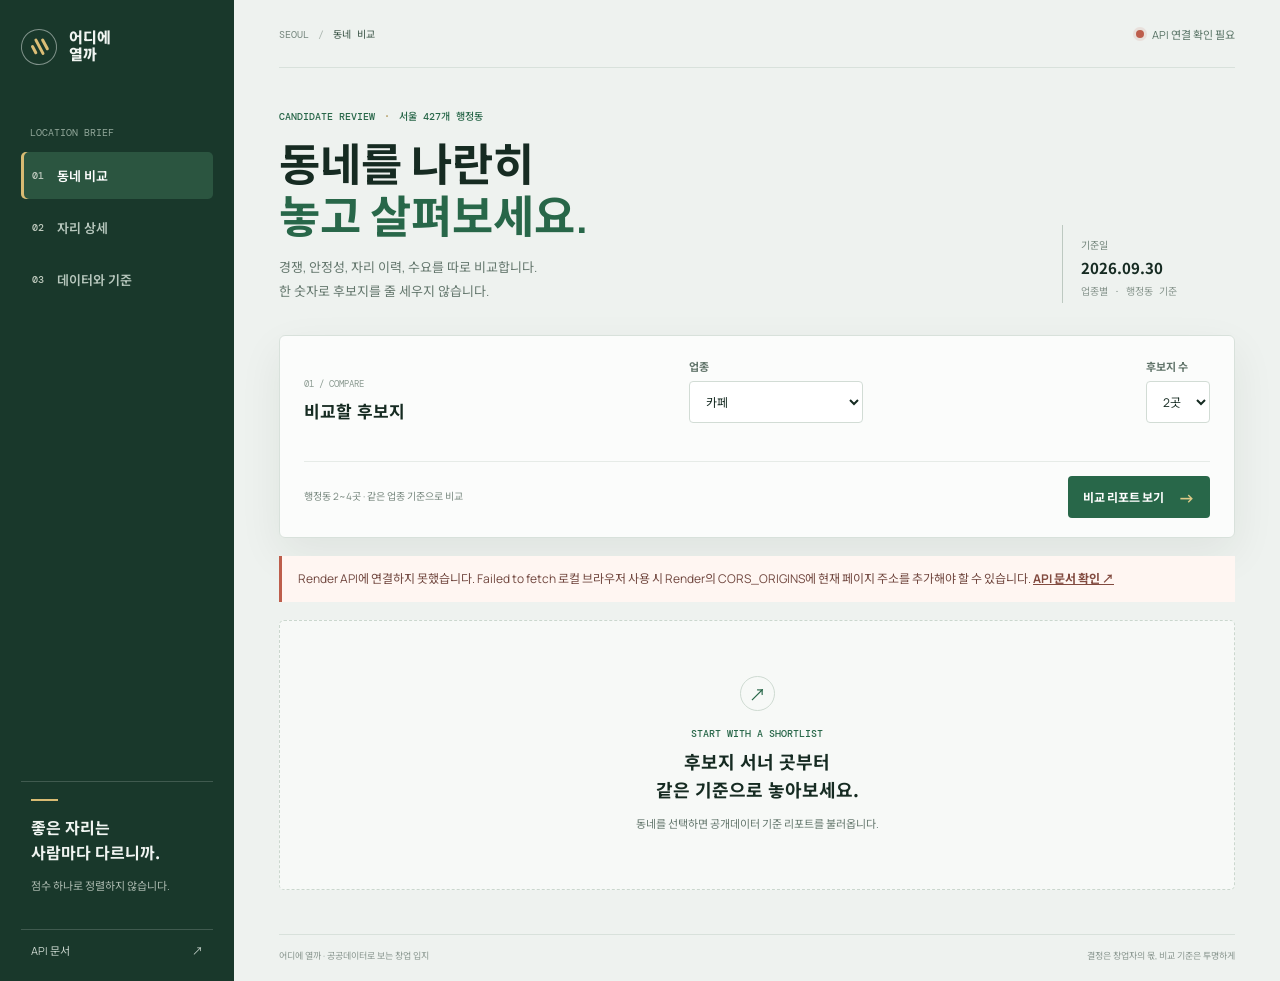
==== frontend-html/index.html @ 15faae55 "Add vanilla HTML frontend" ====
<!doctype html>
<html lang="ko">
  <head>
    <meta charset="UTF-8" />
    <meta name="viewport" content="width=device-width, initial-scale=1.0" />
    <meta name="theme-color" content="#eef2ef" />
    <meta name="description" content="점수로 줄 세우지 않고 창업 후보 동네를 비교하는 입지 리포트" />
    <title>어디에 열까 | 입지 리포트</title>
    <link rel="stylesheet" href="./styles.css" />
    <script src="./app.js" defer></script>
  </head>
  <body>
    <div class="app-shell">
      <aside class="sidebar">
        <a class="brand" href="#compare" aria-label="어디에 열까 홈">
          <span class="brand-mark" aria-hidden="true"><span></span><span></span><span></span></span>
          <span class="brand-name">어디에<br />열까</span>
        </a>

        <div class="side-caption">LOCATION BRIEF</div>
        <nav class="primary-nav" aria-label="주요 화면">
          <button class="nav-item is-active" type="button" data-view="compare">
            <span class="nav-index">01</span><span>동네 비교</span>
          </button>
          <button class="nav-item" type="button" data-view="site">
            <span class="nav-index">02</span><span>자리 상세</span>
          </button>
          <button class="nav-item" type="button" data-view="data">
            <span class="nav-index">03</span><span>데이터와 기준</span>
          </button>
        </nav>

        <div class="sidebar-bottom">
          <div class="sidebar-note">
            <span class="note-rule"></span>
            <p>좋은 자리는<br />사람마다 다르니까.</p>
            <small>점수 하나로 정렬하지 않습니다.</small>
          </div>
          <a class="docs-link" href="https://where-to-open.onrender.com/docs" target="_blank" rel="noreferrer">
            API 문서 <span aria-hidden="true">↗</span>
          </a>
        </div>
      </aside>

      <main class="main-content">
        <header class="topbar">
          <div class="breadcrumbs"><span>SEOUL</span><span class="crumb-slash">/</span><span id="current-crumb">동네 비교</span></div>
          <div class="connection-state" id="connection-state" role="status">
            <span class="state-dot"></span><span id="connection-label">API 연결 확인 중</span>
          </div>
        </header>

        <section class="page-view is-active" id="view-compare" aria-labelledby="compare-title">
          <div class="page-heading">
            <div>
              <p class="eyebrow">CANDIDATE REVIEW <span>·</span> 서울 427개 행정동</p>
              <h1 id="compare-title">동네를 나란히<br /><em>놓고 살펴보세요.</em></h1>
              <p class="lede">경쟁, 안정성, 자리 이력, 수요를 따로 비교합니다.<br />한 숫자로 후보지를 줄 세우지 않습니다.</p>
            </div>
            <div class="heading-stamp"><span>기준일</span><strong id="base-date-heading">2026.09.30</strong><small>업종별 · 행정동 기준</small></div>
          </div>

          <form class="compare-controls" id="compare-form">
            <div class="controls-topline">
              <div class="control-title"><span class="control-kicker">01 / COMPARE</span><h2>비교할 후보지</h2></div>
              <div class="form-field category-field">
                <label for="category-select">업종</label>
                <select id="category-select" name="category" required>
                  <option value="cafe">카페</option>
                  <option value="bakery">제과점</option>
                  <option value="korean">한식</option>
                </select>
              </div>
              <div class="form-field count-field">
                <label for="location-count">후보지 수</label>
                <select id="location-count" name="location_count">
                  <option value="2">2곳</option><option value="3">3곳</option><option value="4">4곳</option>
                </select>
              </div>
            </div>
            <div class="dong-pickers" id="dong-pickers"></div>
            <div class="controls-bottomline">
              <p class="form-hint">행정동 2~4곳 · 같은 업종 기준으로 비교</p>
              <button class="button button-primary" type="submit">
                <span>비교 리포트 보기</span><span class="button-arrow" aria-hidden="true">→</span>
              </button>
            </div>
          </form>

          <div class="notice" id="global-notice" hidden role="alert"></div>
          <div class="results-heading" id="results-heading" hidden>
            <div><p class="eyebrow">SIDE BY SIDE</p><h2>후보지 비교</h2></div>
            <span class="no-score-note">종합 점수 없음</span>
          </div>
          <div id="compare-results" class="compare-results" aria-live="polite">
            <div class="empty-state">
              <div class="empty-mark" aria-hidden="true">↗</div>
              <p class="eyebrow">START WITH A SHORTLIST</p>
              <h2>후보지 서너 곳부터<br />같은 기준으로 놓아보세요.</h2>
              <p>동네를 선택하면 공개데이터 기준 리포트를 불러옵니다.</p>
            </div>
          </div>
        </section>

        <section class="page-view" id="view-site" aria-labelledby="site-title" hidden>
          <div class="page-heading compact-heading">
            <div>
              <p class="eyebrow">ADDRESS HISTORY <span>·</span> 최근 10년</p>
              <h1 id="site-title">자리의 시간을<br /><em>되짚어봅니다.</em></h1>
              <p class="lede">주소 단위로 쌓인 인허가 이력과 교체 지표를 확인합니다.<br />층·호가 아닌 같은 지번 기준입니다.</p>
            </div>
            <div class="heading-stamp"><span>자리 데이터</span><strong>109,943곳</strong><small>10년 이력 적재</small></div>
          </div>
          <form class="site-search" id="site-form">
            <label for="site-id">자리 ID</label>
            <div class="site-search-row">
              <input id="site-id" name="site_id" type="number" min="1" placeholder="예: 109944" required />
              <select id="site-category" name="category" aria-label="업종">
                <option value="cafe">카페</option><option value="bakery">제과점</option><option value="korean">한식</option>
              </select>
              <button class="button button-primary" type="submit"><span>자리 이력 조회</span><span aria-hidden="true">→</span></button>
            </div>
            <p class="form-hint">현재 주소 검색은 없으며, API의 숫자형 자리 ID로 조회합니다.</p>
          </form>
          <div id="site-result" class="site-result" aria-live="polite">
            <div class="empty-state slim-empty"><p class="eyebrow">SITE HISTORY</p><h2>자리 ID를 입력해 이력을 불러오세요.</h2></div>
          </div>
        </section>

        <section class="page-view" id="view-data" aria-labelledby="data-title" hidden>
          <div class="page-heading compact-heading">
            <div>
              <p class="eyebrow">SOURCES &amp; METHOD</p>
              <h1 id="data-title">숫자 뒤에 있는<br /><em>기준을 공개합니다.</em></h1>
              <p class="lede">어떤 자료를 언제 기준으로 보았는지, 지표를 어떻게 계산했는지 확인하세요.</p>
            </div>
            <div class="heading-stamp"><span>비교 원칙</span><strong>점수화 안 함</strong><small>축별 지표를 나란히 표시</small></div>
          </div>
          <div id="data-result" class="data-result" aria-live="polite">
            <div class="loading-state">데이터 기준을 불러오는 중...</div>
          </div>
          <div class="pipeline-section">
            <div class="section-heading"><div><p class="eyebrow">PIPELINE</p><h2>수집과 정규화</h2></div><span class="no-score-note">실행 이력 미추적</span></div>
            <div id="pipeline-result" class="pipeline-list"></div>
          </div>
        </section>

        <footer class="page-footer">
          <span>어디에 열까 · 공공데이터로 보는 창업 입지</span>
          <span>결정은 창업자의 몫, 비교 기준은 투명하게</span>
        </footer>
      </main>
    </div>
  </body>
</html>
---- frontend-html/styles.css ----
@import url('https://fonts.googleapis.com/css2?family=DM+Mono:wght@400;500&family=Manrope:wght@400;500;600;700;800&family=Noto+Sans+KR:wght@400;500;600;700&display=swap');

:root {
  color-scheme: light;
  --paper: #eef2ef;
  --surface: #fbfcfb;
  --ink: #162b22;
  --muted: #64776d;
  --line: #d8e1db;
  --green: #286749;
  --green-dark: #1b4934;
  --green-pale: #e2eee6;
  --blue: #28727a;
  --blue-pale: #e1eff0;
  --coral: #bd5e4c;
  --coral-pale: #f5e8e3;
  --gold: #ad7a21;
  --gold-pale: #f4eedc;
  --shadow: 0 16px 44px rgba(22, 43, 34, .07);
  font-family: 'Manrope', 'Noto Sans KR', sans-serif;
  color: var(--ink);
  background: var(--paper);
  font-synthesis: none;
  text-rendering: optimizeLegibility;
}

* { box-sizing: border-box; }
body { margin: 0; min-width: 320px; min-height: 100vh; background: var(--paper); }
button, input, select { font: inherit; }
button, select { cursor: pointer; }
button:focus-visible, input:focus-visible, select:focus-visible, a:focus-visible { outline: 3px solid #7cae8d; outline-offset: 2px; }
a { color: inherit; }
[hidden] { display: none !important; }

.app-shell { min-height: 100vh; display: grid; grid-template-columns: 234px minmax(0, 1fr); }
.sidebar { min-height: 100vh; padding: 29px 21px 23px; display: flex; flex-direction: column; background: #19382b; color: #f1f5f2; }
.brand { display: inline-flex; align-items: center; gap: 12px; text-decoration: none; width: fit-content; }
.brand-mark { width: 36px; height: 36px; border: 1px solid rgba(241,245,242,.48); border-radius: 50%; display: flex; justify-content: center; align-items: center; gap: 3px; transform: rotate(-28deg); }
.brand-mark span { display: block; width: 3px; border-radius: 3px; background: #dbbd76; }
.brand-mark span:nth-child(1) { height: 10px; }.brand-mark span:nth-child(2) { height: 18px; }.brand-mark span:nth-child(3) { height: 13px; }
.brand-name { font-size: 15px; line-height: 1.13; font-weight: 800; letter-spacing: 0; }
.side-caption, .eyebrow, .control-kicker, .breadcrumbs, .nav-index, .heading-stamp span, .heading-stamp small, .site-metric-label, .metric-caption { font-family: 'DM Mono', 'Noto Sans KR', monospace; }
.side-caption { margin: 61px 0 13px 9px; color: #91a79a; font-size: 10px; letter-spacing: 0; }
.primary-nav { display: grid; gap: 5px; }
.nav-item { min-height: 47px; display: flex; align-items: center; gap: 13px; border: 0; border-radius: 5px; padding: 0 11px; background: transparent; color: #b7c7bd; text-align: left; font-size: 13px; font-weight: 600; transition: background .16s ease, color .16s ease; }
.nav-item:hover { color: #fff; background: rgba(255,255,255,.07); }
.nav-item.is-active { background: #2b5540; color: #fff; box-shadow: inset 3px 0 #d8bb73; }
.nav-index { color: #c0cbbf; font-size: 10px; }
.sidebar-bottom { margin-top: auto; }
.sidebar-note { padding: 17px 10px 19px; border-top: 1px solid rgba(255,255,255,.17); }
.note-rule { display: block; width: 27px; height: 2px; background: #d8bb73; }
.sidebar-note p { margin: 14px 0 8px; font-family: 'Noto Sans KR', sans-serif; font-weight: 700; font-size: 16px; line-height: 1.55; }
.sidebar-note small { color: #adbbb1; font-size: 11px; line-height: 1.5; }
.docs-link { display: flex; justify-content: space-between; margin-top: 15px; padding: 12px 10px 0; border-top: 1px solid rgba(255,255,255,.17); color: #c9d5cd; font-size: 11px; text-decoration: none; }
.docs-link:hover { color: #fff; }

.main-content { min-width: 0; max-width: 1600px; width: 100%; margin: 0 auto; padding: 0 45px; }
.topbar { min-height: 68px; border-bottom: 1px solid var(--line); display: flex; align-items: center; justify-content: space-between; gap: 18px; }
.breadcrumbs { color: #76877e; font-size: 10px; letter-spacing: 0; }
.crumb-slash { padding: 0 9px; color: #aab5ae; }
#current-crumb { color: #344f40; }
.connection-state { display: inline-flex; align-items: center; gap: 8px; color: #587365; font-size: 11px; }
.state-dot { width: 8px; height: 8px; border-radius: 50%; background: #b9a260; box-shadow: 0 0 0 3px rgba(185,162,96,.14); }
.connection-state.is-online .state-dot { background: #4c9d6f; box-shadow: 0 0 0 3px rgba(76,157,111,.13); }
.connection-state.is-offline .state-dot { background: var(--coral); box-shadow: 0 0 0 3px rgba(189,94,76,.12); }

.page-view { display: none; padding: 40px 0 0; animation: enter .35s ease both; }
.page-view.is-active { display: block; }
@keyframes enter { from { opacity: .55; transform: translateY(5px); } to { opacity: 1; transform: translateY(0); } }
.page-heading { display: flex; justify-content: space-between; align-items: end; gap: 24px; margin: 0 0 30px; }
.eyebrow { margin: 0; color: var(--green); font-size: 10px; font-weight: 500; letter-spacing: 0; }
.eyebrow span { color: #b29a5e; padding: 0 3px; }
h1, h2, h3, p { overflow-wrap: anywhere; }
h1 { margin: 15px 0 14px; max-width: 720px; font-size: clamp(34px, 3.5vw, 52px); line-height: 1.15; letter-spacing: 0; font-weight: 700; }
h1 em { color: var(--green); font-style: normal; }
.lede { margin: 0; color: var(--muted); font-size: 13px; line-height: 1.85; }
.heading-stamp { min-width: 173px; padding: 12px 0 5px 18px; border-left: 1px solid #bdc9c1; display: flex; flex-direction: column; gap: 5px; }
.heading-stamp span { color: #74867c; font-size: 10px; }
.heading-stamp strong { font-family: 'Noto Sans KR', sans-serif; font-size: 15px; font-weight: 700; }
.heading-stamp small { color: #87958d; font-size: 10px; }
.compact-heading { margin-bottom: 29px; }
.compact-heading h1 { font-size: clamp(34px, 3.2vw, 47px); }

.compare-controls { margin: 32px 0 0; padding: 22px 24px 19px; background: var(--surface); border: 1px solid var(--line); border-radius: 6px; box-shadow: var(--shadow); }
.controls-topline, .controls-bottomline { display: flex; align-items: end; justify-content: space-between; gap: 16px; }
.control-kicker { color: #8c9b92; font-size: 9px; }
.control-title h2 { margin: 6px 0 0; font-family: 'Noto Sans KR', sans-serif; font-size: 17px; font-weight: 700; }
.form-field { display: flex; flex-direction: column; gap: 7px; }
.form-field label, .site-search > label { color: #61746a; font-size: 11px; font-weight: 700; }
select, input { min-height: 42px; border: 1px solid #d2dcd5; border-radius: 4px; padding: 0 12px; color: var(--ink); background: #fff; font-size: 12px; }
select:hover, input:hover { border-color: #91aa9a; }
.category-field select { width: 174px; }
.dong-pickers { display: grid; grid-template-columns: repeat(2, minmax(0, 1fr)); gap: 10px; margin: 19px 0; }
.dong-picker { min-width: 0; padding: 12px; display: grid; grid-template-columns: 29px minmax(0, .86fr) minmax(0, 1.14fr); gap: 9px; align-items: end; border: 1px solid #e1e7e2; border-radius: 4px; background: #f9fbf9; }
.dong-picker-number { align-self: center; padding-bottom: 3px; color: #8d9d93; font-family: 'DM Mono', monospace; font-size: 10px; }
.dong-picker .form-field { min-width: 0; }
.dong-picker select { min-width: 0; width: 100%; padding-right: 23px; }
.controls-bottomline { align-items: center; padding-top: 14px; border-top: 1px solid #e6ebe7; }
.form-hint { margin: 0; color: #78887f; font-size: 10px; line-height: 1.55; }
.button { min-height: 42px; border: 0; border-radius: 4px; padding: 0 15px; display: inline-flex; align-items: center; gap: 14px; justify-content: center; font-size: 12px; font-weight: 700; transition: background .16s ease, transform .16s ease; }
.button:hover { transform: translateY(-1px); }
.button-primary { background: var(--green); color: #fff; }
.button-primary:hover { background: var(--green-dark); }
.button-arrow { color: #ddc988; font-size: 17px; line-height: 1; }
.notice { margin: 18px 0; padding: 13px 16px; border-left: 3px solid var(--coral); background: #fff6f2; color: #71473f; font-size: 12px; line-height: 1.65; }
.notice a { color: #824b40; font-weight: 700; }

.results-heading, .section-heading { display: flex; align-items: end; justify-content: space-between; gap: 16px; margin: 33px 0 13px; }
.results-heading h2, .section-heading h2 { margin: 4px 0 0; font-family: 'Noto Sans KR', sans-serif; font-size: 19px; font-weight: 700; }
.no-score-note { padding: 7px 10px; border: 1px solid #d6e1d8; border-radius: 3px; color: #426450; background: #e8f0e9; font-size: 10px; white-space: nowrap; }
.compare-results { min-width: 0; }
.comparison { overflow: hidden; border: 1px solid var(--line); border-radius: 5px; background: var(--surface); box-shadow: var(--shadow); }
.comparison-head { display: grid; grid-template-columns: 185px repeat(var(--candidate-count), minmax(155px, 1fr)); border-bottom: 1px solid var(--line); background: #f7f9f7; }
.comparison-head > div { min-width: 0; padding: 15px 14px; border-left: 1px solid #e6ebe7; }
.comparison-head > div:first-child { border-left: 0; }
.comparison-head .head-label { color: #829088; font-family: 'DM Mono', monospace; font-size: 9px; }
.district-title { display: block; margin: 5px 0 3px; color: #203c2d; font-family: 'Noto Sans KR', sans-serif; font-size: 14px; font-weight: 700; }
.district-meta { color: #7d8d83; font-size: 10px; }
.metric-section { padding: 18px 0 5px; border-bottom: 1px solid var(--line); }
.metric-section:last-child { border-bottom: 0; }
.metric-section-title { display: flex; align-items: center; gap: 9px; margin: 0 14px 8px; font-family: 'Noto Sans KR', sans-serif; font-size: 12px; font-weight: 700; }
.metric-section-title::before { content: ''; display: block; width: 7px; height: 7px; border-radius: 1px; background: var(--green); transform: rotate(45deg); }
.metric-section[data-axis="stability"] .metric-section-title::before { background: var(--blue); }
.metric-section[data-axis="site"] .metric-section-title::before { background: var(--gold); }
.metric-section[data-axis="demand"] .metric-section-title::before { background: var(--coral); }
.metric-grid { display: grid; grid-template-columns: 185px repeat(var(--candidate-count), minmax(155px, 1fr)); }
.metric-label, .metric-cell { min-width: 0; padding: 11px 14px; border-top: 1px solid #edf0ed; }
.metric-label { color: #687b70; font-size: 10px; line-height: 1.5; }
.metric-cell { border-left: 1px solid #edf0ed; color: #20382b; font-variant-numeric: tabular-nums; font-size: 12px; font-weight: 600; }
.metric-cell .metric-main { display: block; font-size: 15px; font-weight: 700; }
.metric-cell .metric-sub { display: block; margin-top: 4px; color: #79887f; font-size: 9px; font-weight: 500; line-height: 1.55; }
.metric-caption { display: block; margin-top: 3px; color: #84938a; font-size: 9px; font-weight: 400; }
.bar-track { height: 4px; margin-top: 8px; overflow: hidden; border-radius: 6px; background: #e6ece7; }
.bar-fill { display: block; height: 100%; border-radius: inherit; background: var(--green); transform-origin: left; animation: fill-in .75s ease both; }
@keyframes fill-in { from { transform: scaleX(0); } to { transform: scaleX(1); } }
.axis-empty { color: #88968e; font-size: 10px; font-weight: 500; }
.station-stack { display: grid; gap: 8px; }
.station-item { padding-bottom: 8px; border-bottom: 1px dotted #d6dfd8; }
.station-item:last-child { border-bottom: 0; padding-bottom: 0; }
.station-name { display: block; margin-bottom: 3px; color: #385948; font-size: 11px; font-weight: 700; }
.station-item small { display: block; color: #7c8b82; font-size: 9px; font-weight: 500; line-height: 1.6; }
.empty-state { min-height: 270px; padding: 42px 20px; display: flex; flex-direction: column; align-items: center; justify-content: center; text-align: center; border: 1px dashed #cbd7ce; border-radius: 5px; background: rgba(251,252,251,.7); }
.empty-mark { width: 35px; height: 35px; display: grid; place-items: center; border: 1px solid #cdd9d0; border-radius: 50%; color: var(--green); font-size: 17px; }
.empty-state .eyebrow { margin-top: 16px; }
.empty-state h2 { margin: 8px 0; font-family: 'Noto Sans KR', sans-serif; font-size: 18px; line-height: 1.55; }
.empty-state > p:last-child { margin: 4px 0 0; color: var(--muted); font-size: 11px; line-height: 1.7; }

.site-search { max-width: 800px; padding: 19px 21px; border: 1px solid var(--line); border-radius: 5px; background: var(--surface); box-shadow: var(--shadow); }
.site-search-row { display: grid; grid-template-columns: minmax(130px, 1fr) 150px auto; gap: 8px; margin: 8px 0; }
.site-search-row input { width: 100%; }
.slim-empty { min-height: 190px; margin-top: 23px; }
.site-card { margin-top: 22px; border: 1px solid var(--line); border-radius: 5px; background: var(--surface); box-shadow: var(--shadow); overflow: hidden; }
.site-card-top { padding: 20px 23px; display: flex; justify-content: space-between; gap: 15px; background: #f8faf8; border-bottom: 1px solid var(--line); }
.site-card-top h2 { margin: 5px 0 2px; font-family: 'Noto Sans KR', sans-serif; font-size: 20px; }
.site-card-top p { margin: 0; color: var(--muted); font-size: 11px; }
.site-id-badge { align-self: flex-start; color: #658071; font-family: 'DM Mono', monospace; font-size: 10px; }
.site-metrics { display: grid; grid-template-columns: repeat(4, 1fr); border-bottom: 1px solid var(--line); }
.site-metric { padding: 16px 18px; border-left: 1px solid #e7ece8; }
.site-metric:first-child { border-left: 0; }
.site-metric-label { display: block; margin-bottom: 8px; color: #7a8a80; font-size: 9px; }
.site-metric strong { font-size: 18px; font-variant-numeric: tabular-nums; }
.history-wrap { padding: 18px 22px 22px; overflow-x: auto; }
.history-wrap h3 { margin: 0 0 12px; font-family: 'Noto Sans KR', sans-serif; font-size: 13px; }
.history-table { width: 100%; border-collapse: collapse; font-size: 11px; text-align: left; }
.history-table th { padding: 9px 8px; border-bottom: 1px solid #dbe4dd; color: #7a8b80; font-weight: 600; white-space: nowrap; }
.history-table td { padding: 10px 8px; border-bottom: 1px solid #edf0ed; color: #324d3c; white-space: nowrap; }
.history-table tbody tr:last-child td { border-bottom: 0; }

.data-summary { display: grid; grid-template-columns: 1fr 1fr; gap: 1px; margin: 24px 0 28px; background: var(--line); border: 1px solid var(--line); }
.data-summary-item { padding: 16px; background: var(--surface); }
.data-summary-item span { display: block; color: #73847a; font-size: 10px; }
.data-summary-item strong { display: block; margin-top: 5px; color: var(--green-dark); font-size: 18px; font-variant-numeric: tabular-nums; }
.data-section { margin-top: 27px; }
.data-section h2 { margin: 0 0 11px; font-family: 'Noto Sans KR', sans-serif; font-size: 15px; }
.source-list { border-top: 1px solid #cfd9d2; }
.source-row { display: grid; grid-template-columns: minmax(140px, .8fr) minmax(110px, .7fr) minmax(140px, 1fr) minmax(130px, 1.3fr); gap: 12px; padding: 12px 5px; border-bottom: 1px solid #dce4de; align-items: start; font-size: 10px; line-height: 1.6; }
.source-row strong { color: #294a37; font-weight: 700; }
.source-row span { color: #6f8076; }
.source-row a { color: var(--blue); text-decoration-thickness: 1px; text-underline-offset: 2px; overflow-wrap: anywhere; }
.definition-list { display: grid; grid-template-columns: repeat(2, minmax(0, 1fr)); gap: 0 20px; border-top: 1px solid #cfd9d2; }
.definition-row { padding: 12px 4px; border-bottom: 1px solid #dce4de; }
.definition-row strong { display: block; margin-bottom: 4px; color: #294a37; font-size: 11px; }
.definition-row span { color: #718078; font-size: 10px; line-height: 1.65; }
.pipeline-section { margin-top: 36px; }
.pipeline-list { display: grid; grid-template-columns: repeat(4, 1fr); border-top: 1px solid #cfd9d2; border-bottom: 1px solid #cfd9d2; }
.pipeline-step { min-width: 0; padding: 15px 13px 16px; border-left: 1px solid #dce4de; }
.pipeline-step:first-child { border-left: 0; }
.pipeline-step-index { color: #a18750; font-family: 'DM Mono', monospace; font-size: 9px; }
.pipeline-step strong { display: block; margin: 7px 0 5px; font-family: 'Noto Sans KR', sans-serif; font-size: 12px; }
.pipeline-step p { margin: 0; color: #73837a; font-size: 10px; line-height: 1.65; }
.pipeline-step small { display: inline-block; margin-top: 10px; padding: 4px 6px; background: #f2eedf; color: #826a31; font-size: 9px; }
.loading-state { padding: 24px 0; color: #708077; font-size: 12px; }

.page-footer { margin-top: 44px; padding: 14px 0 19px; border-top: 1px solid var(--line); display: flex; justify-content: space-between; gap: 15px; color: #88958e; font-size: 9px; }

@media (max-width: 1080px) {
  .app-shell { grid-template-columns: 194px minmax(0, 1fr); }
  .sidebar { padding-inline: 16px; }
  .main-content { padding-inline: 28px; }
  .comparison-head, .metric-grid { grid-template-columns: 150px repeat(var(--candidate-count), minmax(135px, 1fr)); }
  .comparison { overflow-x: auto; }
  .comparison-head, .metric-section { min-width: calc(150px + var(--candidate-count) * 135px); }
}
@media (max-width: 760px) {
  .app-shell { display: block; }
  .sidebar { min-height: 0; padding: 12px 16px 0; display: grid; grid-template-columns: 1fr auto; align-items: center; }
  .brand-mark { width: 31px; height: 31px; }
  .brand-name { font-size: 13px; }
  .side-caption, .sidebar-bottom { display: none; }
  .primary-nav { grid-column: 1 / -1; display: flex; gap: 5px; margin-top: 12px; overflow-x: auto; }
  .nav-item { min-height: 38px; gap: 7px; padding: 0 10px; white-space: nowrap; font-size: 11px; }
  .nav-index { font-size: 9px; }
  .main-content { padding: 0 16px; }
  .topbar { min-height: 51px; }
  .connection-state { font-size: 9px; }
  .page-view { padding-top: 28px; }
  .page-heading { align-items: start; flex-direction: column; gap: 18px; margin-bottom: 24px; }
  h1 { margin-top: 12px; font-size: 35px; }
  .lede { font-size: 11px; }
  .heading-stamp { min-width: 0; padding: 0 0 0 11px; display: grid; grid-template-columns: auto auto; column-gap: 11px; row-gap: 3px; align-items: baseline; border-left: 2px solid #bdc9c1; }
  .heading-stamp small { grid-column: 1 / -1; }
  .compare-controls { margin-top: 23px; padding: 16px 13px; }
  .controls-topline { align-items: start; }
  .category-field select { width: 128px; }
  .dong-pickers { grid-template-columns: 1fr; gap: 7px; margin: 14px 0; }
  .dong-picker { grid-template-columns: 23px minmax(0, .9fr) minmax(0, 1.1fr); gap: 6px; padding: 9px 7px; }
  .dong-picker select { height: 40px; padding-left: 8px; font-size: 10px; }
  .form-field label { font-size: 9px; }
  .controls-bottomline { align-items: start; flex-direction: column; }
  .controls-bottomline .button { width: 100%; }
  .results-heading { margin-top: 25px; }
  .comparison-head, .metric-grid { grid-template-columns: 124px repeat(var(--candidate-count), minmax(126px, 1fr)); }
  .comparison-head, .metric-section { min-width: calc(124px + var(--candidate-count) * 126px); }
  .comparison-head > div { padding: 12px 9px; }
  .metric-label, .metric-cell { padding: 10px 9px; }
  .metric-section-title { margin-inline: 9px; }
  .site-search { padding: 15px 12px; }
  .site-search-row { grid-template-columns: minmax(90px, 1fr) 110px; }
  .site-search-row .button { grid-column: 1 / -1; width: 100%; }
  .site-metrics { grid-template-columns: repeat(2, 1fr); }
  .site-metric:nth-child(3) { border-left: 0; }
  .site-metric:nth-child(n+3) { border-top: 1px solid #e7ece8; }
  .site-card-top { padding: 15px; }
  .history-wrap { padding: 15px 12px; }
  .data-summary { grid-template-columns: 1fr 1fr; }
  .data-summary-item { padding: 12px; }
  .data-summary-item strong { font-size: 16px; }
  .source-row { grid-template-columns: 1fr 1fr; gap: 4px 10px; }
  .source-row a { grid-column: 1 / -1; }
  .definition-list { grid-template-columns: 1fr; }
  .pipeline-list { grid-template-columns: repeat(2, 1fr); }
  .pipeline-step:nth-child(3) { border-left: 0; border-top: 1px solid #dce4de; }
  .pipeline-step:nth-child(4) { border-top: 1px solid #dce4de; }
  .page-footer { margin-top: 29px; flex-direction: column; gap: 5px; }
}
@media (prefers-reduced-motion: reduce) {
  *, *::before, *::after { scroll-behavior: auto !important; animation-duration: .01ms !important; transition-duration: .01ms !important; }
}
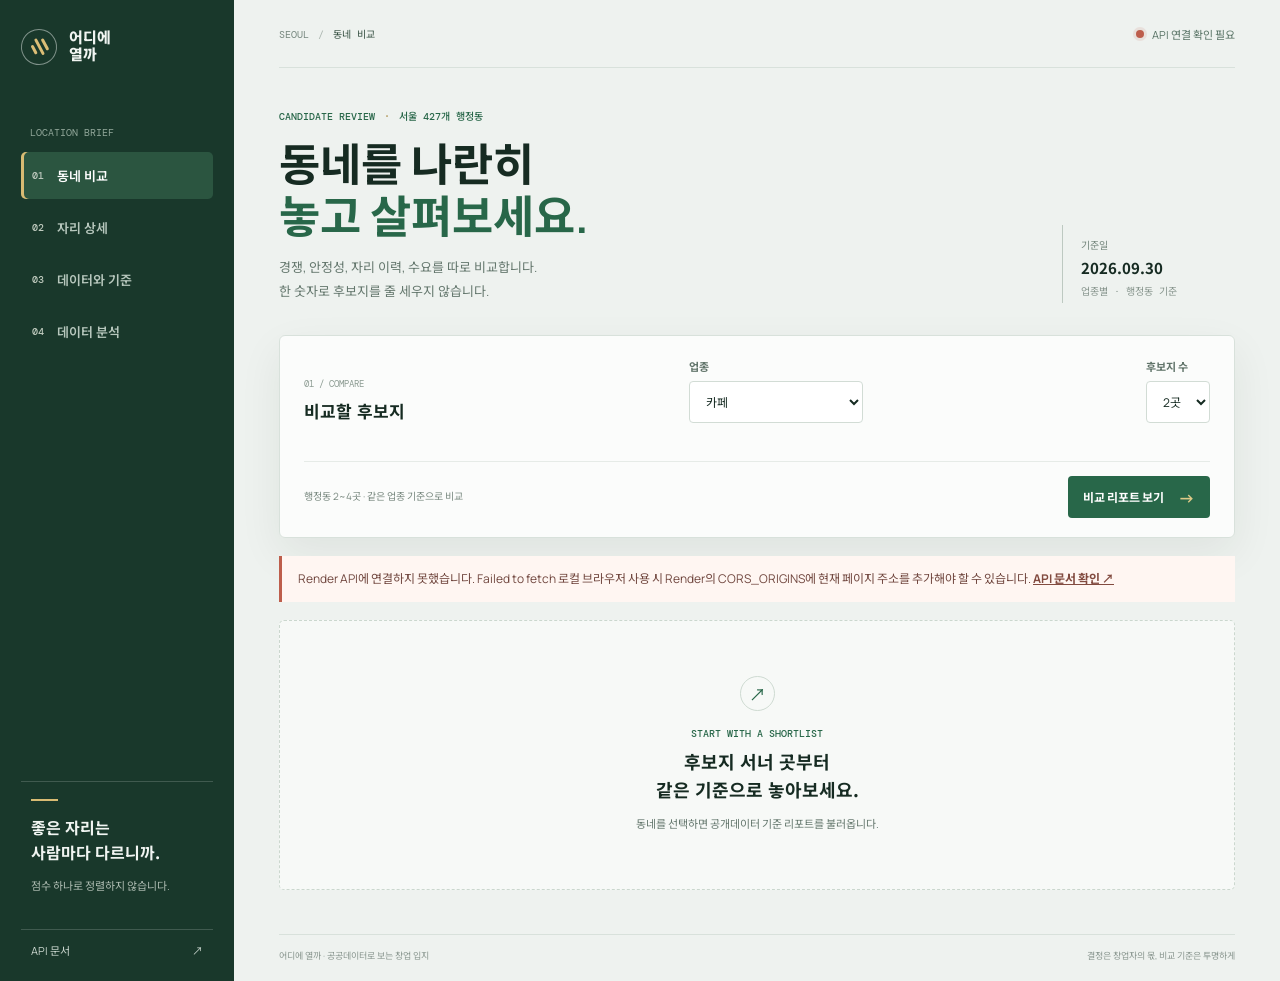
==== commit dae2f3fe: "데이터 분석 페이지를 서비스 화면에 붙임 (frontend-html/analysis) - 과제 필수 페이지: 수집한 데이터 설명과 기초 분석 (경쟁·안정성·자리·수요, 출처, 처리" ====
--- a/frontend-html/index.html
+++ b/frontend-html/index.html
@@ -28,6 +28,9 @@
           <button class="nav-item" type="button" data-view="data">
             <span class="nav-index">03</span><span>데이터와 기준</span>
           </button>
+          <a class="nav-item" href="./analysis/">
+            <span class="nav-index">04</span><span>데이터 분석</span>
+          </a>
         </nav>
 
         <div class="sidebar-bottom">
@@ -36,7 +39,7 @@
             <p>좋은 자리는<br />사람마다 다르니까.</p>
             <small>점수 하나로 정렬하지 않습니다.</small>
           </div>
-          <a class="docs-link" href="https://where-to-open.onrender.com/docs" target="_blank" rel="noreferrer">
+          <a class="docs-link" href="https://where-to-open-cilr.onrender.com/docs" target="_blank" rel="noreferrer">
             API 문서 <span aria-hidden="true">↗</span>
           </a>
         </div>
@@ -112,18 +115,19 @@
             <div class="heading-stamp"><span>자리 데이터</span><strong>109,943곳</strong><small>10년 이력 적재</small></div>
           </div>
           <form class="site-search" id="site-form">
-            <label for="site-id">자리 ID</label>
+            <label for="site-address">후보 주소</label>
             <div class="site-search-row">
-              <input id="site-id" name="site_id" type="number" min="1" placeholder="예: 109944" required />
+              <input id="site-address" name="address" type="search" minlength="2" maxlength="80" placeholder="예: 황학동 479 · 청계천로 400" autocomplete="off" required />
               <select id="site-category" name="category" aria-label="업종">
                 <option value="cafe">카페</option><option value="bakery">제과점</option><option value="korean">한식</option>
               </select>
-              <button class="button button-primary" type="submit"><span>자리 이력 조회</span><span aria-hidden="true">→</span></button>
+              <button class="button button-primary" type="submit"><span>주소 검색</span><span aria-hidden="true">→</span></button>
             </div>
-            <p class="form-hint">현재 주소 검색은 없으며, API의 숫자형 자리 ID로 조회합니다.</p>
+            <p class="form-hint">행정안전부 도로명주소 API로 실시간 검색합니다. 지번·도로명·건물 이름 모두 됩니다. 업종은 행정동 밀도 비교에 씁니다.</p>
           </form>
+          <div id="address-results" class="address-results" aria-live="polite"></div>
           <div id="site-result" class="site-result" aria-live="polite">
-            <div class="empty-state slim-empty"><p class="eyebrow">SITE HISTORY</p><h2>자리 ID를 입력해 이력을 불러오세요.</h2></div>
+            <div class="empty-state slim-empty"><p class="eyebrow">SITE HISTORY</p><h2>후보 주소를 검색해 이력을 불러오세요.</h2></div>
           </div>
         </section>
 
--- a/frontend-html/styles.css
+++ b/frontend-html/styles.css
@@ -44,6 +44,7 @@
 .primary-nav { display: grid; gap: 5px; }
 .nav-item { min-height: 47px; display: flex; align-items: center; gap: 13px; border: 0; border-radius: 5px; padding: 0 11px; background: transparent; color: #b7c7bd; text-align: left; font-size: 13px; font-weight: 600; transition: background .16s ease, color .16s ease; }
 .nav-item:hover { color: #fff; background: rgba(255,255,255,.07); }
+a.nav-item { text-decoration: none; }
 .nav-item.is-active { background: #2b5540; color: #fff; box-shadow: inset 3px 0 #d8bb73; }
 .nav-index { color: #c0cbbf; font-size: 10px; }
 .sidebar-bottom { margin-top: auto; }
@@ -149,6 +150,14 @@
 .site-search-row { display: grid; grid-template-columns: minmax(130px, 1fr) 150px auto; gap: 8px; margin: 8px 0; }
 .site-search-row input { width: 100%; }
 .slim-empty { min-height: 190px; margin-top: 23px; }
+.address-results { max-width: 800px; margin-top: 14px; }
+.address-list { display: grid; gap: 6px; margin: 8px 0 0; padding: 0; list-style: none; }
+.address-item { display: grid; gap: 3px; width: 100%; padding: 11px 14px; border: 1px solid var(--line); border-radius: 5px; background: var(--surface); color: var(--ink); font: inherit; text-align: left; cursor: pointer; }
+.address-item:hover, .address-item.is-active { border-color: var(--green); }
+.address-item strong { font-size: 13px; }
+.address-item span, .address-item small { color: var(--muted); font-size: 11px; overflow-wrap: anywhere; }
+.site-metric .metric-sub { display: block; margin-top: 4px; color: var(--muted); font-size: 10px; font-weight: 500; }
+.site-dong-line { margin-top: 6px; }
 .site-card { margin-top: 22px; border: 1px solid var(--line); border-radius: 5px; background: var(--surface); box-shadow: var(--shadow); overflow: hidden; }
 .site-card-top { padding: 20px 23px; display: flex; justify-content: space-between; gap: 15px; background: #f8faf8; border-bottom: 1px solid var(--line); }
 .site-card-top h2 { margin: 5px 0 2px; font-family: 'Noto Sans KR', sans-serif; font-size: 20px; }
